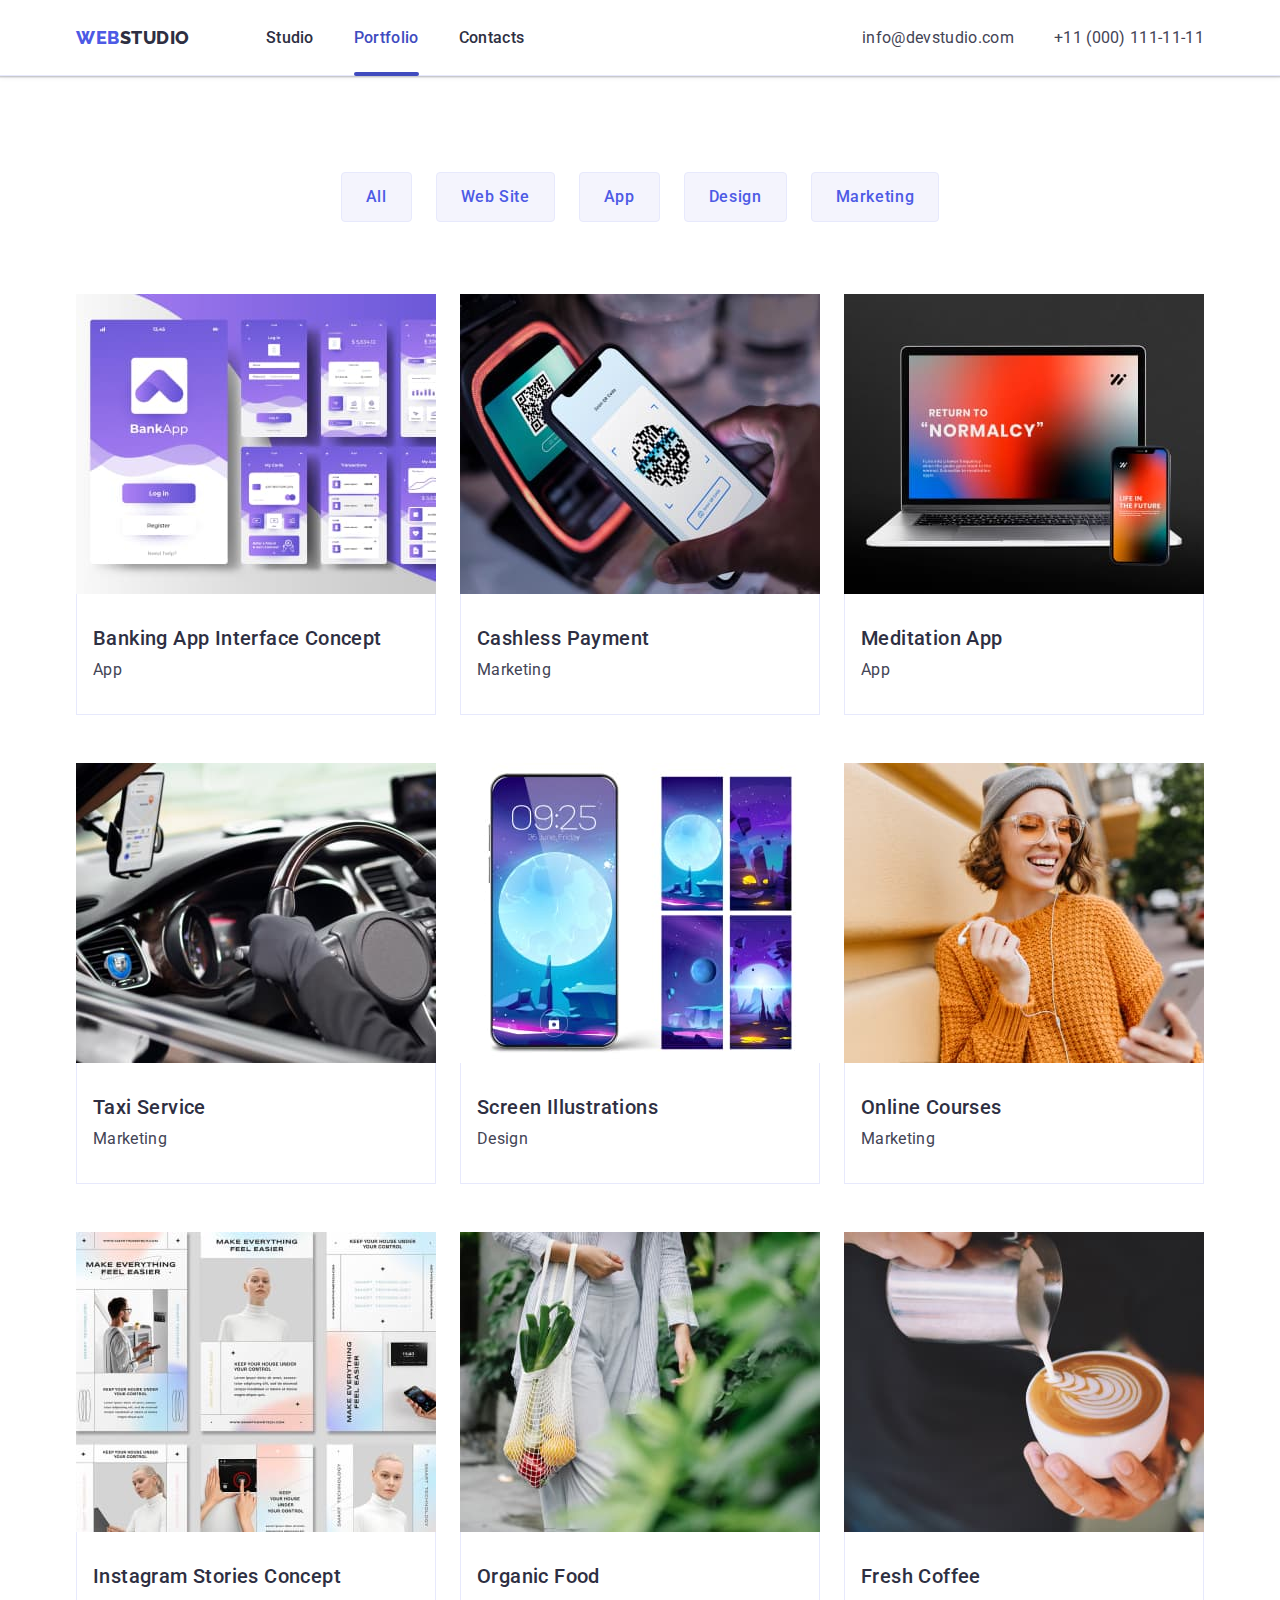
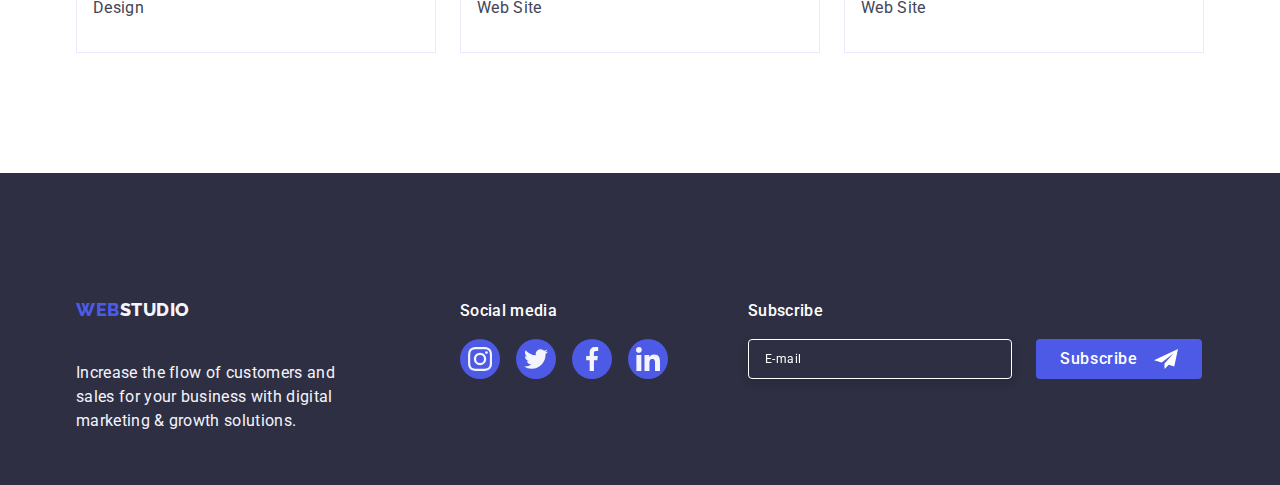
==== portfolio.html @ 9b68bb9d "Add files via upload" ====
<!DOCTYPE html>
<html lang="en">
<head>
    <meta charset="UTF-8">
    <meta http-equiv="X-UA-Compatible" content="IE=edge">
    <meta name="viewport" content="width=device-width, initial-scale=1.0">
    <title>Document</title>
    <link rel="preconnect" href="https://fonts.googleapis.com">
    <link rel="preconnect" href="https://fonts.gstatic.com" crossorigin>
    <link href="https://fonts.googleapis.com/css2?family=Raleway:wght@800&family=Roboto:wght@400;500;700;900&display=swap" rel="stylesheet">
    <link rel="stylesheet" href="https://cdnjs.cloudflare.com/ajax/libs/modern-normalize/1.1.0/modern-normalize.min.css">
    <link rel="stylesheet" href="./css/styles.css"/>

</head>
<body>
  <header class="header">
    <div class="container page-header-container">
    <nav class="page-nav">
      <a href="./index.html" class="logo link">Web<span class="text-logo">Studio</span></a>
      <ul class="list menu">
        <li class="menu-nav"><a class="list-nav link" href="./index.html">Studio</a></li>
        <li class="menu-nav"><a class="list-nav current link" href="./portfolio.html">Portfolio</a></li>
        <li class="menu-nav"><a class="list-nav link" href="">Contacts</a></li>
      </ul>
    </nav>
    <address class="address">
    <ul class="list menu-address">
      <li class="menu-contact"><a class="list-contact link" href="mailto:info@devstudio.com">info@devstudio.com</a></li>
      <li class="menu-contact"><a class="list-contact link" href="tel:+110001111111">+11 (000) 111-11-11</a></li>
    </ul>
  </address>
    </div>
  </header>


  <main>
    <section class="filtres">
      <div class="container">
      <h1 hidden class="visually-hidden">Page filters</h1>
      <ul class="section-button list">

        <li>
          <button type="button" class="button-filters">All</button>
        </li>
    
        <li>
          <button type="button" class="button-filters">Web Site</button>
        </li>
        <li>
          <button type="button" class="button-filters">App</button>
        </li>
        <li>
          <button type="button" class="button-filters">Design</button>
        </li>
        <li>
          <button type="button" class="button-filters">Marketing</button>
        </li>
      </ul>

      <ul class="cards-portfolio list">
        <li class="gallery-list"><a class="portfolio-card link" href="">
          <div class="portfolio-cover-wrap">
          <img width="360" src="./images/app.jpg" alt="BankApp">
          <p class="cover-text"> 14 Stylish and User-Friendly App Design Concepts · Task Manager App · Calorie Tracker App · Exotic Fruit Ecommerce App · Cloud Storage App</p>
        </div>
          <div class="portfolio-text">
          <h2 class="headline portfolio-headline">Banking App Interface Concept</h2>
          <p class="text tex-card">App</p>
          </div>
          </a>
        </li>
        
        <li class="gallery-list"><a class="portfolio-card link" href="">
          <div class="portfolio-cover-wrap">
          <img width="360" src="./images/payment.jpg" alt="Cashless Payment">
          <p class="cover-text"> 14 Stylish and User-Friendly App Design Concepts · Task Manager App · Calorie Tracker App · Exotic Fruit Ecommerce App · Cloud Storage App</p>
          </div>
          <div class="portfolio-text">
          <h2 class="headline portfolio-headline">Cashless Payment</h2>
          <p class="text tex-card">Marketing</p>
          </div>
        </a>
        </li>

        <li class="gallery-list"><a class="portfolio-card link" href="">
          <div class="portfolio-cover-wrap">
            <img width="360" src="./images/meditationapp.jpg" alt="Laptop">
            <p class="cover-text"> 14 Stylish and User-Friendly App Design Concepts · Task Manager App · Calorie Tracker App · Exotic Fruit Ecommerce App · Cloud Storage App</p>
          </div>
            <div class="portfolio-text">
            <h2 class="headline portfolio-headline">Meditation App</h2>
            <p class="text tex-card">App</p>
            </div>
          </a>
          </li>
        <li class="gallery-list"><a class="portfolio-card link" href="">
          <div class="portfolio-cover-wrap">
          <img width="360" src="./images/taxi.jpg" alt="Car">
          <p class="cover-text"> 14 Stylish and User-Friendly App Design Concepts · Task Manager App · Calorie Tracker App · Exotic Fruit Ecommerce App · Cloud Storage App</p>
        </div>
          <div class="portfolio-text">
          <h2 class="headline portfolio-headline">Taxi Service</h2>
          <p class="text tex-card">Marketing</p>
          </div>
        </a>
        </li>
        <li class="gallery-list"><a class="portfolio-card link" href="">
          <div class="portfolio-cover-wrap">
          <img width="360" src="./images/screen.jpg" alt="Screenshot of the phone screen">
          <p class="cover-text"> 14 Stylish and User-Friendly App Design Concepts · Task Manager App · Calorie Tracker App · Exotic Fruit Ecommerce App · Cloud Storage App</p>
        </div>
          <div class="portfolio-text">
          <h2 class="headline portfolio-headline">Screen Illustrations</h2>
          <p class="text tex-card">Design</p>
          </div>
        </a>
        </li>
        <li class="gallery-list"><a class="portfolio-card link" href="">
          <div class="portfolio-cover-wrap">
          <img width="360" src="./images/onlinecourses.jpg" alt="Girl">
          <p class="cover-text"> 14 Stylish and User-Friendly App Design Concepts · Task Manager App · Calorie Tracker App · Exotic Fruit Ecommerce App · Cloud Storage App</p>
        </div>
          <div class="portfolio-text">
          <h2 class="headline portfolio-headline">Online Courses</h2>
          <p class="text tex-card">Marketing</p>
          </div>
        </a>
        </li>
        <li class="gallery-list"><a class="portfolio-card link" href="">
          <div class="portfolio-cover-wrap">
          <img width="360" src="./images/instagram.jpg" alt="Instagram Stories">
          <p class="cover-text"> 14 Stylish and User-Friendly App Design Concepts · Task Manager App · Calorie Tracker App · Exotic Fruit Ecommerce App · Cloud Storage App</p>
        </div>
          <div class="portfolio-text">
          <h2 class="headline portfolio-headline">Instagram Stories Concept</h2>
          <p class="text tex-card">Design</p>
          </div>
        </a>
        </li>
        <li class="gallery-list"><a class="portfolio-card link" href="">
          <div class="portfolio-cover-wrap">
          <img width="360" src="./images/organicfood.jpg" alt="Vegetables and fruits">
          <p class="cover-text"> 14 Stylish and User-Friendly App Design Concepts · Task Manager App · Calorie Tracker App · Exotic Fruit Ecommerce App · Cloud Storage App</p>
        </div>
          <div class="portfolio-text">
          <h2 class="headline portfolio-headline">Organic Food</h2>
          <p class="text tex-card">Web Site</p>
          </div>
        </a>
        </li>
        <li class="gallery-list"><a class="portfolio-card link" href="">
          <div class="portfolio-cover-wrap">
          <img width="360" src="./images/coffee.jpg" alt="Coffee">
           <p class="cover-text"> 14 Stylish and User-Friendly App Design Concepts · Task Manager App · Calorie Tracker App · Exotic Fruit Ecommerce App · Cloud Storage App</p>
          </div>
          <div class="portfolio-text">
          <h2 class="headline portfolio-headline">Fresh Coffee</h2>
          <p class="text tex-card">Web Site</p>
          </div>
       </a> 
       </li>
      </ul>
      </div>
    </section>
  </main>

  <footer class="footer">
    <div class="container footer-conteriner">

      <div class="footer-item">
    <a href="./index.html" class="logo link logo-link">Web<span class="footer-logo">Studio</span></a>
    <p class="text footer-text">Increase the flow of customers and sales for your business with digital marketing & growth solutions.</p>
    </div>

    <div>
    <p class="hidden-social">Social media</p>

    <ul class="social-footer list">     
      <li class="footer-icons"> 
        <a class="social-icon-link link" href="">
        <svg class="icon" width="24" height="24"><use href="./images/icons.svg#icon-instagram"></use>
        </svg>
        </a>
      </li>

      <li class="footer-icons"><a class="social-icon-link link" href="">
        <svg class="icon" width="24" height="24"><use href="./images/icons.svg#icon-twitter"></use>
        </svg>
      </a>
      </li>

      <li class="footer-icons">
        <a class="social-icon-link link" href="">
        <svg class="icon" width="24" height="24"><use href="./images/icons.svg#icon-facebook"></use>
        </svg>
        </a>
      </li>

      <li class="footer-icons"> 
        <a class="social-icon-link link" href="">
        <svg class="icon" width="24" height="24"><use href="./images/icons.svg#icon-linkedin"></use>
        </svg>
        </a>
      </li>
    </ul>
    </div>
    <div class="footer-input">
      <p class="text-subscribe">Subscribe</p>
     
      <form class="form-footer">
      <input type="email" name="footer_amail" class="footer-form-input"
      placeholder="E-mail">
      <button type="submit" class="footer-form-submit">Subscribe
        <svg class="icon-frame" width="24" height="24"><use href="./images/icons.svg#icon-frame"></use>
        </svg>
      </button>
      </form>
    </div>
    </div> 
  </footer>
   
</body>
</html>
---- css/styles.css ----
:root {
    --primary-brand-color:#4D5AE5;
    --dark-text-color: #2E2F42;
    --text-color: #434455;
    --white-color: #FFFFFF;
    --background-light:#F4F4FD;
    --primeri-font-family: Roboto, sans-serif;
    --secondar-font-family: Raleway, sans-serif;
    --pressed-state: #404BBF;
    --accent: #E7E9FC;
    --color-icons: #8e8f99; 
}
h1, h2, h3, h4, h5, h6, p{
    margin-top: 0;
    margin-bottom: 0;
}
ul, ol{
    margin-top: 0;
    margin-bottom: 0;
    padding-left: 0;
}
img{
    display: block;
}

.container{
    width: 1158px;
    padding: 0 15px;
    margin: 0 auto;
}

body{
    color: var(--text-color);
    font-family: var(--primeri-font-family);
    background-color: var(--white-color);
}
.header{
    /*padding-top: 25.5px;
    padding-bottom: 25.5px;*/
    border-bottom: 1px solid #e7e9fc;
    box-shadow: 0px 2px 1px rgba(46, 47, 66, 0.08), 0px 1px 1px rgba(46, 47, 66, 0.16), 0px 1px 6px rgba(46, 47, 66, 0.08);
}
.page-header-container{
    display: flex;
    align-items: center;

}
.page-nav{
    display: flex;
    align-items: center;
}
.menu{
    display: flex;
    align-items: center;

}
.menu-address{
    display: flex;
    align-items: center; 
}
.logo {
    margin-right: 76px;
}
.menu-nav:not(:last-child){
    margin-right: 40px;
}


.logo{
font-family:var(--secondar-font-family);
font-weight: 800;
font-size: 18px;
line-height: 1.17;
letter-spacing: 0.03em;
text-transform: uppercase;
color: var(--primary-brand-color);
padding-top: 25.5px;
padding-bottom: 25.5px;


}
.link{
text-decoration: none;
cursor: pointer;
}
.text-logo{
    color: var(--dark-text-color);
}
.list{
    list-style: none;
}
.list-nav{
    font-weight: 500;
    font-size: 16px;
    line-height: 1.5;
    letter-spacing: 0.02em;
    color: var(--dark-text-color);
    position: relative;
    display: block;
    padding-top: 25.5px;
    padding-bottom: 25.5px;
    transition: color 250ms cubic-bezier(0.4, 0, 0.2, 1);
    
}

.list-nav::after{
content: "";
position: absolute;
left: 0;
bottom: -1px;

width: 100%;
height: 4px;
display: block;
border-radius: 2px;
background-color:var(--pressed-state);
opacity: 0;
}
.list-nav:hover::after,
.list-nav:focus::after,
.list-nav.current::after{
 opacity: 1;
}

.list-nav:hover,
.list-nav:focus,
.list-nav.current{
       color:var(--pressed-state);
       
    }

    /*.list-nav{
        padding: 24px 0 24px;  
    }*/
    .address{
        font-style: normal;
    }
  
    .list-contact{
        font-size: 16px;
        line-height: 1.5;
        letter-spacing: 0.02em;
        color: var(--text-color);
        padding-top: 25.5px;
        padding-bottom: 25.5px;
        transition: color 250ms cubic-bezier(0.4, 0, 0.2, 1);
    
    }
    .list-contact:hover,
    .list-contact:focus{
       color:var(--pressed-state);
    
    }
    .address{
        margin-left: auto;
    }
    .menu-contact:not(:last-child){
        margin-right: 40px;
    }
    
          /***main***/

    .hero{
      background-color:var(--dark-text-color);
      height: 600px;
      background-image: linear-gradient(rgba(46, 47, 66, 0.7),rgba(46, 47, 66, 0.7)), url(../images/people-office.jpg); 
      max-width: 1440px;
      background-size: cover;
      background-repeat: no-repeat;
      background-position:center;
      margin-left: auto;
      margin-right: auto;
    }
   

    .hero-title{
        font-weight: 700;
        font-size: 56px;
        line-height: 1.07;
        text-align: center;
        letter-spacing: 0.02em;
        color: var(--white-color);
        max-width: 496px; 
        margin-left :auto;
        margin-right :auto;
       
  
      
    }
    .hero-button{
        background-color:var(--primary-brand-color);
        font-weight: 500;
        font-size: 16px;
        line-height: 1.5;
        letter-spacing: 0.04em;
        color: var(--white-color);
        cursor: pointer;
        border-radius: 4px;
        font-family: var(--primeri-font-family);
        box-shadow: 0px 4px 4px rgba(0, 0, 0, 0.15);
        padding-top: 16px;
        padding-bottom: 16px;
        padding-left: 32px;
        padding-right: 32px;
        display: block; 
        min-width: 169px;
        height: 56px;
        border: none;
        margin-top: 48px;
        margin-left :auto;
        margin-right :auto;
        transition: background-color 250ms cubic-bezier(0.4, 0, 0.2, 1);
    }
    .hero-button:hover,
    .hero-button:focus{
        background-color:var(--pressed-state);
    }
    .hero{
        padding: 188px 0 188px;
       
    }

    .visually-hidden {
        position: absolute;
          white-space: nowrap;
          width: 1px;
          height: 1px;
          overflow: hidden;
          border: 0;
          padding: 0;
          clip: rect(0 0 0 0);
          clip-path: inset(50%);
          margin: -1px;
      }

.section{
    padding-top: 120px;
    padding-bottom: 120px;
}
.advantages{
width: 264px;
height: 112px;
background-color: #F4F4FD;
border-radius: 4px;
margin-bottom: 8px;
display: flex;
align-items: center;
justify-content: center;

}



    .headline{
        font-weight: 500;
        font-size: 20px;
        line-height: calc(24/20);
        letter-spacing: 0.02em;
        color:var(--dark-text-color);
        
        }
        .headline{
            margin-bottom: 8px;
        }
        .text{
            font-weight: 400;
            font-size: 16px;
            line-height:calc(24/16);
            letter-spacing: 0.02em;   
        }
        .section-text{
            display: flex;
        
        }
        .card-list:not(:last-child){
    
            margin-right: 24px;
        
        }
        .card-list{
        width: calc((100% - 72px) / 4); 
        }

        .section-work{
            padding-bottom: 120px;
        
        }
        .card-imag{
            width: calc((100% - 48px) / 3);
        }
    
    .section-title{
    font-weight: 700;
    font-size: 36px;
    line-height:1.11;
    text-align: center;
    letter-spacing: 0.02em;
    text-transform: capitalize;
    color: var(--dark-text-color);
    }
    .section-title{
        margin-bottom: 72px;
    }
    .cards{
        display: flex;
       
    }
    .section-comand{
        padding: 120px 0 ; 
    }
    
    .section-comand{
        background-color: var(--background-light);
    }

    .list-comand{
        background-color: var(--white-color);
        text-align: center;
        border-radius: 0px 0px 4px 4px; 
        box-shadow: 0px 1px 6px rgba(46, 47, 66, 0.08), 0px 1px 1px rgba(46, 47, 66, 0.16), 0px 2px 1px rgba(46, 47, 66, 0.08);

    }
    .list-comand:not(:last-child){
    
        margin-right: 24px;
    }
    .comand-card{
        padding: 32px 16px 0px;
    
    }
    .headline-comand{
        text-align: center; 
        margin-bottom: 8px;
    }
    .comand-text{
        text-align: center; 
    }

.social-icons{
    display: flex;
    justify-content: center;
    gap: 24px;

    
}
/*
.social:not(:last-child){
    margin-right: 24px;
}*/
    
.social-link{
    width: 100%;
    height: 100%;
    display: flex;
    align-items: center;
    justify-content: center;
    background-color:var(--primary-brand-color);
    border-radius: 50%;
    transition: background-color 250ms cubic-bezier(0.4, 0, 0.2, 1);

}

.social {
    width: 40px;
    height: 40px;
    margin-bottom: 32px;
    margin-top: 8px;

}
.social-link:hover,
.social-link:focus{
background-color:var(--pressed-state);

}
.icon{
    fill: var(--background-light);
}
  /*Customers*/

  .headline-customers{
    font-family:var(--primeri-font-family);
font-weight: 700;
font-size: 36px;
line-height: 1.11;
text-align: center;
letter-spacing: 0.02em;
text-transform: capitalize;
color:var(--dark-text-color);
margin-bottom: 72px; 
  }

 
.company-list{
    display: flex;
    gap: 24px; 
}
.company{
    width: calc((100% - 120px) / 6);
    height: 88px; 
}
.site-companys{
    width: 100%;
    height: 100%;
    border: 1px solid;
    border-radius: 4px;
    display: flex;
    align-items: center; 
    justify-content: center; 
    color:var(--color-icons);
    transition:  border-color 250ms cubic-bezier(0.4, 0, 0.2, 1), color 250ms cubic-bezier(0.4, 0, 0.2, 1); 
}
.customers-icon{
    fill:var(--color-icons);
    }
    .site-companys:hover,
    .site-companys:focus{
        color:var(--pressed-state);
        border-color:var(--pressed-state); 
    }
    .customers-icon{
        fill: currentColor;
    }
   
/*footer*/

    .footer-logo{
        color: var(--background-light);
    
    }
  
    .footer{
        background-color: var(--dark-text-color);
        font-weight: 400;
        font-size: 16px;
        line-height:calc(24/16);
        letter-spacing: 0.02em;
        color:var(--background-light);
        height: 312px;
        padding: 100px 0;
        
    }
 
    .logo-link{
        display: inline-block;
        margin-bottom: 16px;  
    }

    .footer-text{
        max-width: 264px;
    }

    .footer-conteriner{
        display: flex;
        align-items: baseline;
    }
    .footer-item{
        margin-right: 120px;
    }

.hidden-social{
font-family:var(--primeri-font-family);
font-style: normal;
font-weight: 500;
font-size: 16px;
line-height: 1.5;
letter-spacing: 0.02em;
margin-bottom: 16px;
color: var(--white-color);
    }
    .social-footer{
        display: flex;
        gap: 16px;
    }
    .footer-icons{
        width: 40px;
        height: 40px;
    }
    .social-icon-link{
        width: 100%;
        height: 100%;
        background-color:var(--primary-brand-color);
        border-radius: 50%;
        display: flex;
        align-items: center;
        justify-content: center; 
        transition: background-color  250ms cubic-bezier(0.4, 0, 0.2, 1);
    
    }
    .social-icon-link:hover{
        background-color: #31d0aa;
    }
    .social-icon-link:focus{
        background-color: #31d0aa;
    }

    .footer-input{
        display: inline-block;
    }
    .text-subscribe{
    font-family:var(--primeri-font-family);
    font-weight: 500;
    font-size: 16px;
    line-height: 1.5;
    letter-spacing: 0.02em;
    color:var(--white-color);
    margin-bottom: 16px;
    }
    .footer-input{
        margin-left: 80px;
    }
    .footer-form-input{
        width: 264px;
        height: 40px;
        padding-left: 16px;
        border: 1px solid #FFFFFF;
        filter: drop-shadow(0px 4px 4px rgba(0, 0, 0, 0.15));
        border-radius: 4px;
        background-color: var(--dark-text-color);
        font-family:var(--primeri-font-family);
        font-weight: 400;
        font-size: 12px;
        line-height: 2;
        letter-spacing: 0.04em;
        color:var(--white-color);
    }
    .footer-form-input:focus{
        outline: none;
    }
    
    .footer-form-input::placeholder{
    font-family:var(--primeri-font-family);
    font-weight: 400;
    font-size: 12px;
    line-height: 2;
    letter-spacing: 0.04em;
    color:var(--white-color);
    }
    
    
    .footer-form-submit{
        align-self: center;
        min-width: 165px;
        height: 40px;
        padding-left: 24px;
        padding-right: 24px;
        padding-top: 8px;
        padding-bottom: 8px;
        background-color: var(--primary-brand-color);
        border: none;
        border-radius: 4px;
        font-family: var(--primeri-font-family);
        font-weight: 500;
        font-size: 16px;
        line-height: 1.5;
        letter-spacing: 0.04em;
        color: var(--white-color);
        transition: background-color 250ms cubic-bezier(0.4, 0, 0.2, 1);
        cursor: pointer; 
        display: flex;
        justify-content: center;
        align-items: center;
        fill: var(--white-color);
        transition: background-color 250ms cubic-bezier(0.4, 0, 0.2, 1);
    }
    .footer-form-submit:hover,
    .footer-form-submit:focus{
        background-color:var(--pressed-state);
    }
    
    .icon-frame{
    margin-left: 16px;
    }
    .form-footer{
        display: flex;
        gap: 24px;
    }

/*** portfolio***/



    .button-filters{
        background:var(--background-light);
        border: 1px solid var(--accent); 
        color: var(--primary-brand-color);
        font-family: var(--primeri-font-family);
        border-radius: 4px;
        font-weight: 500;
        font-size: 16px;
        line-height: 1.5;
        letter-spacing: 0.04em;
        cursor: pointer;
        padding: 12px 24px;
        transition: color 250ms cubic-bezier(0.4, 0, 0.2, 1), background-color 250ms cubic-bezier(0.4, 0, 0.2, 1), border-color 250ms cubic-bezier(0.4, 0, 0.2, 1), box-shadow 250ms cubic-bezier(0.4, 0, 0.2, 1);
    
    }
    .button-filters:hover,
    .button-filters:focus{
        background:var(--pressed-state);
        color:var(--white-color);
        box-shadow: 0px 3px 1px rgba(0, 0, 0, 0.1), 0px 2px 1px rgba(0, 0, 0, 0.08), 0px 2px 2px rgba(0, 0, 0, 0.12);
    }

    .button-filters:hover{
    border: 1px solid transparent;
    }
    .button-filters:focus{
    border: 1px solid transparent;
    }
    .filtres{
        padding: 96px 0 120px;
    }
    .section-button{
        display: flex;
        justify-content: center; 
        margin-bottom: 72px;
        gap: 24px;
    }
    .cards-portfolio{
        display: flex;
        flex-wrap: wrap;
        row-gap: 48px;  
        column-gap: 24px; 
    }
    .gallery-list{
        width: calc((100% - 48px) / 3);   
    }
    .portfolio-card:hover .cover-text{
        transform: translateY(0);
    }

    .portfolio-card:focus .cover-text{
        transform: translateY(0);
    }

    .portfolio-card{
        display: block; 
        transition: box-shadow 250ms cubic-bezier(0.4, 0, 0.2, 1);
    
    }
    .portfolio-card:hover{
        box-shadow: 0px 1px 6px rgba(46, 47, 66, 0.08), 0px 1px 1px rgba(46, 47, 66, 0.16), 0px 2px 1px rgba(46, 47, 66, 0.08);  
    }
    .portfolio-card:focus{
        box-shadow: 0px 1px 6px rgba(46, 47, 66, 0.08), 0px 1px 1px rgba(46, 47, 66, 0.16), 0px 2px 1px rgba(46, 47, 66, 0.08);  
    }

    .portfolio-text{
        border: 1px solid #e7e9fc; 
        border-top: none;
        padding: 32px 16px;
    }
    .portfolio-headline{
        margin-bottom: 8px;
    }
    .tex-card{
        color: var(--text-color);
    }
    .portfolio-cover-wrap{
        position: relative;
        overflow: hidden;
    }
    .cover-text{
        position: absolute;
        top: 0;
        font-family: var(--primeri-font-family);
        font-weight: 400;
        font-size: 16px;
        line-height: 1.5;
        letter-spacing: 0.02em;
        color: var(--background-light);
        padding: 40px 32px;
        background-color: var(--primary-brand-color);
        height: 100%;
        transform: translateY(100%);
        transition: transform 250ms cubic-bezier(0.4, 0, 0.2, 1);

    }

   /* modal*/

    .backdrop{
        position: fixed;
        width: 100%;
        height: 100%;
        background-color: rgba(46, 47, 66, 0.4);
        top: 0;
        transition: opacity 250ms cubic-bezier(0.4, 0, 0.2, 1), visibility 250ms cubic-bezier(0.4, 0, 0.2, 1);

    }

.modal{
    position: absolute;
    top: 50%;
    left: 50%;
    transform: translate(-50%, -50%);
    width: 408px;
    min-height: 584px;
    background-color: #FCFCFC;
    box-shadow: 0px 1px 1px rgba(0, 0, 0, 0.14), 0px 1px 3px rgba(0, 0, 0, 0.12), 0px 2px 1px rgba(0, 0, 0, 0.2);
    border-radius: 4px;
    padding: 72px 24px 24px 24px;
    transition: transform 250ms cubic-bezier(0.4, 0, 0.2, 1);
    
}

.modal-close{
    position: absolute;
    top: 24px; 
    right: 24px;
    width: 24px;
    height: 24px;
    background: #E7E9FC;
    border: 1px solid rgba(0, 0, 0, 0.1);
    border-radius: 50%;
    display: flex;
    align-items: center;
    justify-content: center;
    margin-left: auto;
    cursor: pointer;
    padding: 0; 
    transition: background-color 250ms cubic-bezier(0.4, 0, 0.2, 1), border 250ms cubic-bezier(0.4, 0, 0.2, 1);

}
   
.is-hidden{
    visibility: hidden;
    opacity: 0;
    pointer-events: none;
}
.modal-close:hover,
.modal-close:focus{
    border: none;
    background-color: var(--pressed-state);
    color: #FFFFFF;
}
.icon-close{
    fill:var(--dark-text-color);
    transition: fill 250ms cubic-bezier(0.4, 0, 0.2, 1);
    }

    .icon-close{
        fill: currentColor;
    }
    /* modal form*/

    .modal-text{
    font-family: var(--primeri-font-family);
    font-weight: 500;
    font-size: 16px;
    line-height: 1.5;
    text-align: center;
    letter-spacing: 0.02em;
    color: var(--dark-text-color);
    margin-bottom: 16px;
    
    }
    


    .modal-form{
        display: flex;
        flex-direction: column;
    }
    .modal-form-input{
        width: 100%;
        height: 40px;
        border: 1px solid rgba(46, 47, 66, 0.4);
        border-radius: 4px;
        padding-left: 38px;
        transition: border-color 250ms cubic-bezier(0.4, 0, 0.2, 1);
    }
    .modal-form-input:focus{
        outline: none;
        border-color: var(--primary-brand-color);
        
        
    }

    .modal-form-input-desc{
        display: block;
        font-family: var(--primeri-font-family);
        font-weight: 400;
        font-size: 12px;
        line-height: 1.16;
        letter-spacing: 0.01em;
        color: var(--color-icons);
        margin-bottom: 4px;
    }

    .modal-form-field{
        margin-bottom: 8px;
    }

    .modal-form-wrapper{
        display: block;
        position: relative;
    }
    .icon-modal{
        position: absolute;
        display: block;
        top: 50%;
        left: 16px;
        transform: translateY(-50%);
      transition: background-color 250ms cubic-bezier(0.4, 0, 0.2, 1);
        
    }
    .icon-modal{
        fill: var(--dark-text-color);
    }


    .modal-form-input:focus+.icon-modal{
        fill: var(--primary-brand-color);

    }
    .modal-form-message{
        resize: none;
        width: 100%;
        height: 120px;
        padding: 8px 16px;
        transition: border-color 250ms cubic-bezier(0.4, 0, 0.2, 1);
        border-radius: 4px;
        border: 1px solid rgba(46, 47, 66, 0.4);

    }
.modal-form-message::placeholder{
    font-family:var(--primeri-font-family);
    font-weight: 400;
    font-size: 12px;
    line-height: 1.16;
    letter-spacing: 0.04em;
    color: rgba(46, 47, 66, 0.4);
}

    .modal-form-message:focus{
        outline: none;
        border-color: var(--primary-brand-color);
    }


        .modal-form-check-desk{
            display: flex;
            align-items: center;
        }

    .modal-form-check-desk .modal-icon{
        width: 16px;
        height: 16px;
        border: 1px solid rgba(46, 47, 66, 0.4);
        border-radius: 2px;
        cursor: pointer;
        margin-right: 8px;
        display: flex;
        align-items: center;
        justify-content: center;
        fill: transparent;
        transition: background-color 250ms cubic-bezier(0.4, 0, 0.2, 1);

    }
    .modal-form-check:checked + .modal-form-check-desk .modal-icon{
        background-color: var(--pressed-state);
        border: 1px solid var(--pressed-state);
        fill: var(--background-light);
    }


    .modal-form-check-desk{
        display: flex;
        align-items: center;
        font-family:var(--primeri-font-family);
        font-weight: 400;
        font-size: 12px;
        line-height: 1.16;
        letter-spacing: 0.04em;
        color:var(--color-icons);
        margin-bottom: 24px;

    }
    .modal-href{
        color: var(--primary-brand-color);
    }
    .modal-form-submit{
        align-self: center;
       min-width: 169px;
       height: 56px;
       padding: 16px 32px;
       background-color: var(--primary-brand-color);
       box-shadow: 0px 4px 4px rgba(0, 0, 0, 0.15);
       border: 1px;
       border-radius: 4px;
       font-family: var(--primeri-font-family);
       font-weight: 500;
       font-size: 16px;
       line-height: 1.5;
       letter-spacing: 0.04em;
       color: var(--white-color);
       transition: background-color 250ms cubic-bezier(0.4, 0, 0.2, 1);
       cursor: pointer;
    }


.modal-form-submit:hover,
.modal-form-submit:focus{
    background-color:var(--pressed-state);
}
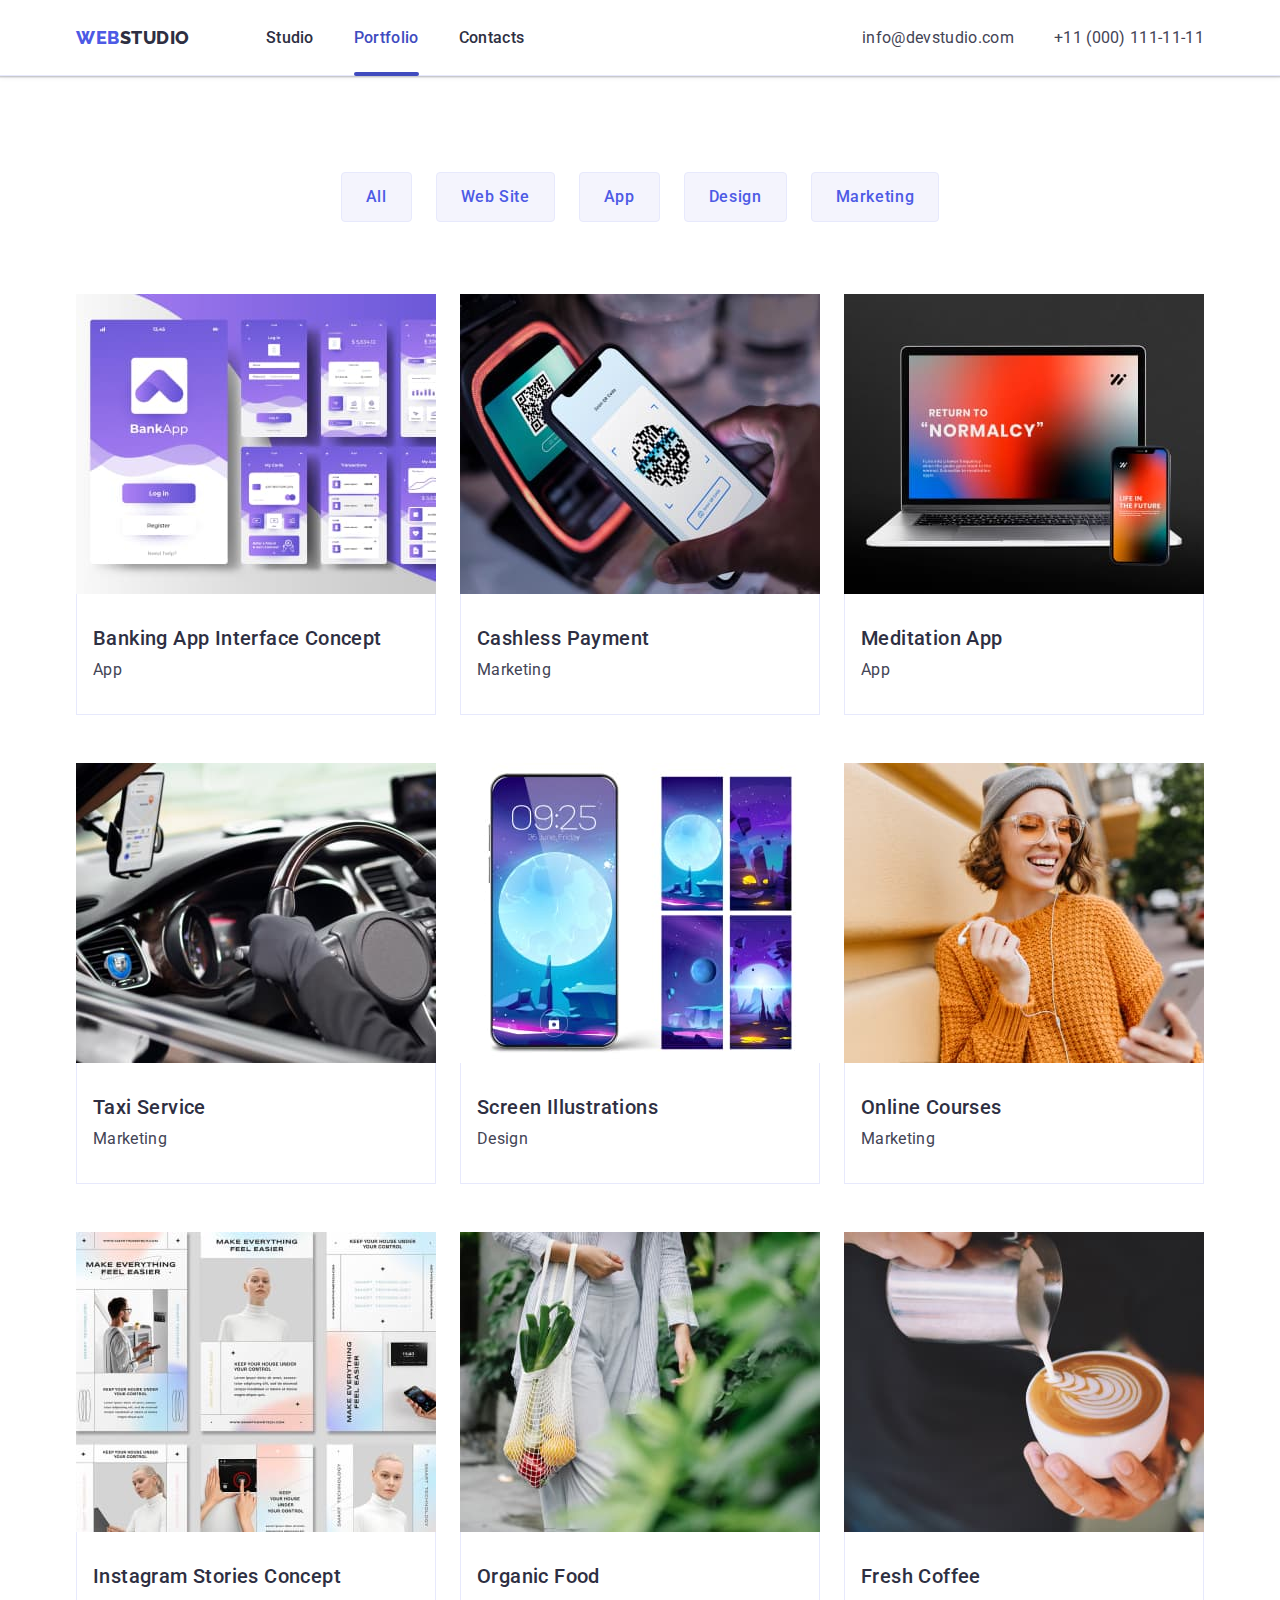
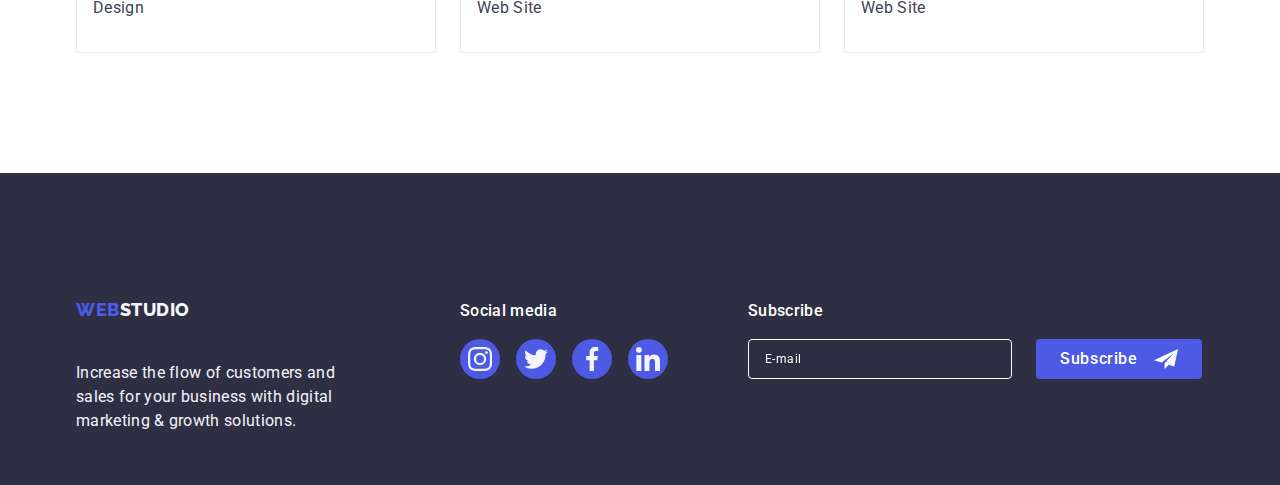
==== commit d2511c7e: "Add files via upload" ====
--- a/portfolio.html
+++ b/portfolio.html
@@ -206,16 +206,18 @@
     </div>
     <div class="footer-input">
       <p class="text-subscribe">Subscribe</p>
-     
       <form class="form-footer">
-      <input type="email" name="footer_amail" class="footer-form-input"
+      <label class="footer-label">
+      <input type="email" name="footer-email" class="footer-form-input"
       placeholder="E-mail">
+      </label>
       <button type="submit" class="footer-form-submit">Subscribe
         <svg class="icon-frame" width="24" height="24"><use href="./images/icons.svg#icon-frame"></use>
         </svg>
       </button>
       </form>
-    </div>
+      </div>
+      
     </div> 
   </footer>
    
--- a/css/styles.css
+++ b/css/styles.css
@@ -493,9 +493,11 @@
         background-color: #31d0aa;
     }
 
+    /*
     .footer-input{
         display: inline-block;
-    }
+    }*/
+
     .text-subscribe{
     font-family:var(--primeri-font-family);
     font-weight: 500;
@@ -508,6 +510,7 @@
     .footer-input{
         margin-left: 80px;
     }
+    
     .footer-form-input{
         width: 264px;
         height: 40px;
@@ -515,11 +518,11 @@
         border: 1px solid #FFFFFF;
         filter: drop-shadow(0px 4px 4px rgba(0, 0, 0, 0.15));
         border-radius: 4px;
-        background-color: var(--dark-text-color);
+        background-color: transparent;
         font-family:var(--primeri-font-family);
         font-weight: 400;
         font-size: 12px;
-        line-height: 2;
+        line-height: 1.5;
         letter-spacing: 0.04em;
         color:var(--white-color);
     }
@@ -528,14 +531,9 @@
     }
     
     .footer-form-input::placeholder{
-    font-family:var(--primeri-font-family);
-    font-weight: 400;
-    font-size: 12px;
-    line-height: 2;
-    letter-spacing: 0.04em;
     color:var(--white-color);
     }
-    
+
     
     .footer-form-submit{
         align-self: center;
@@ -762,59 +760,60 @@
         display: flex;
         flex-direction: column;
     }
-    .modal-form-input{
+
+
+
+    .modal-label {
+    margin-bottom: 8px;
+     }
+
+    .modal-form-field{
+        font-size: 12px;
+        line-height: 1.17;
+        letter-spacing: 0.04em; 
+        color: var(--color-icons);
+        display: block; 
+        margin-bottom: 4px;
+    
+    }
+    .modal-form-wrapper{
+        position: relative;
+    }
+    .modal-input{
         width: 100%;
         height: 40px;
-        border: 1px solid rgba(46, 47, 66, 0.4);
+        border: 1px solid rgba(46, 47, 66, 0.4); 
         border-radius: 4px;
-        padding-left: 38px;
+        background-color: transparent; 
+        padding-left: 38px; 
+        outline: transparent;
         transition: border-color 250ms cubic-bezier(0.4, 0, 0.2, 1);
-    }
-    .modal-form-input:focus{
-        outline: none;
-        border-color: var(--primary-brand-color);
         
-        
-    }
-
-    .modal-form-input-desc{
-        display: block;
-        font-family: var(--primeri-font-family);
-        font-weight: 400;
-        font-size: 12px;
-        line-height: 1.16;
-        letter-spacing: 0.01em;
-        color: var(--color-icons);
-        margin-bottom: 4px;
-    }
-
-    .modal-form-field{
-        margin-bottom: 8px;
-    }
-
-    .modal-form-wrapper{
-        display: block;
-        position: relative;
+    }
+    .modal-input:focus{
+        border-color:var(--primary-brand-color);
     }
     .icon-modal{
         position: absolute;
-        display: block;
-        top: 50%;
         left: 16px;
+        top: 50%; 
         transform: translateY(-50%);
-      transition: background-color 250ms cubic-bezier(0.4, 0, 0.2, 1);
-        
+        transition: fill 250ms cubic-bezier(0.4, 0, 0.2, 1); 
     }
     .icon-modal{
         fill: var(--dark-text-color);
     }
 
-
-    .modal-form-input:focus+.icon-modal{
+    .modal-input:focus+.icon-modal{
         fill: var(--primary-brand-color);
 
     }
-    .modal-form-message{
+
+    .modal-comment{
+        margin-bottom: 16px;
+    }
+
+    /*.modal-form-message{
         resize: none;
         width: 100%;
         height: 120px;
@@ -822,27 +821,48 @@
         transition: border-color 250ms cubic-bezier(0.4, 0, 0.2, 1);
         border-radius: 4px;
         border: 1px solid rgba(46, 47, 66, 0.4);
-
-    }
-.modal-form-message::placeholder{
+        background-color: transparent;
+        outline: transparent; 
+
+    }
+    .modal-form-message::placeholder{
     font-family:var(--primeri-font-family);
     font-weight: 400;
     font-size: 12px;
-    line-height: 1.16;
+    line-height: 1.17;
     letter-spacing: 0.04em;
     color: rgba(46, 47, 66, 0.4);
-}
+    }*/
+
+    .modal-form-message{
+        resize: none;
+        width: 100%;
+        height: 120px;
+        font-family:var(--primeri-font-family);
+        font-size: 12px;
+        line-height: 1.17;
+        letter-spacing: 0.04em;
+        color: rgba(46, 47, 66, 0.4);
+        padding: 8px 16px;
+        border-radius: 4px;
+        border: 1px solid rgba(46, 47, 66, 0.4);
+        background-color: transparent;
+        outline: transparent; 
+        resize: none;
+        transition: border-color 250ms cubic-bezier(0.4, 0, 0.2, 1);
+       
+    } 
+
 
     .modal-form-message:focus{
-        outline: none;
+        
         border-color: var(--primary-brand-color);
     }
 
-
         .modal-form-check-desk{
-            display: flex;
             align-items: center;
         }
+
 
     .modal-form-check-desk .modal-icon{
         width: 16px;
@@ -851,19 +871,19 @@
         border-radius: 2px;
         cursor: pointer;
         margin-right: 8px;
-        display: flex;
+        display: inline-flex;
         align-items: center;
         justify-content: center;
         fill: transparent;
-        transition: background-color 250ms cubic-bezier(0.4, 0, 0.2, 1);
+        transition: background-color 250ms cubic-bezier(0.4, 0, 0.2, 1), border 250ms cubic-bezier(0.4, 0, 0.2, 1), fill 250ms cubic-bezier(0.4, 0, 0.2, 1);
 
     }
     .modal-form-check:checked + .modal-form-check-desk .modal-icon{
         background-color: var(--pressed-state);
-        border: 1px solid var(--pressed-state);
+        border: none;
         fill: var(--background-light);
     }
-
+    /*border: 1px solid var(--pressed-state);*/
 
     .modal-form-check-desk{
         display: flex;
@@ -871,7 +891,7 @@
         font-family:var(--primeri-font-family);
         font-weight: 400;
         font-size: 12px;
-        line-height: 1.16;
+        line-height: 1.17;
         letter-spacing: 0.04em;
         color:var(--color-icons);
         margin-bottom: 24px;
@@ -887,7 +907,7 @@
        padding: 16px 32px;
        background-color: var(--primary-brand-color);
        box-shadow: 0px 4px 4px rgba(0, 0, 0, 0.15);
-       border: 1px;
+       border: none;
        border-radius: 4px;
        font-family: var(--primeri-font-family);
        font-weight: 500;
